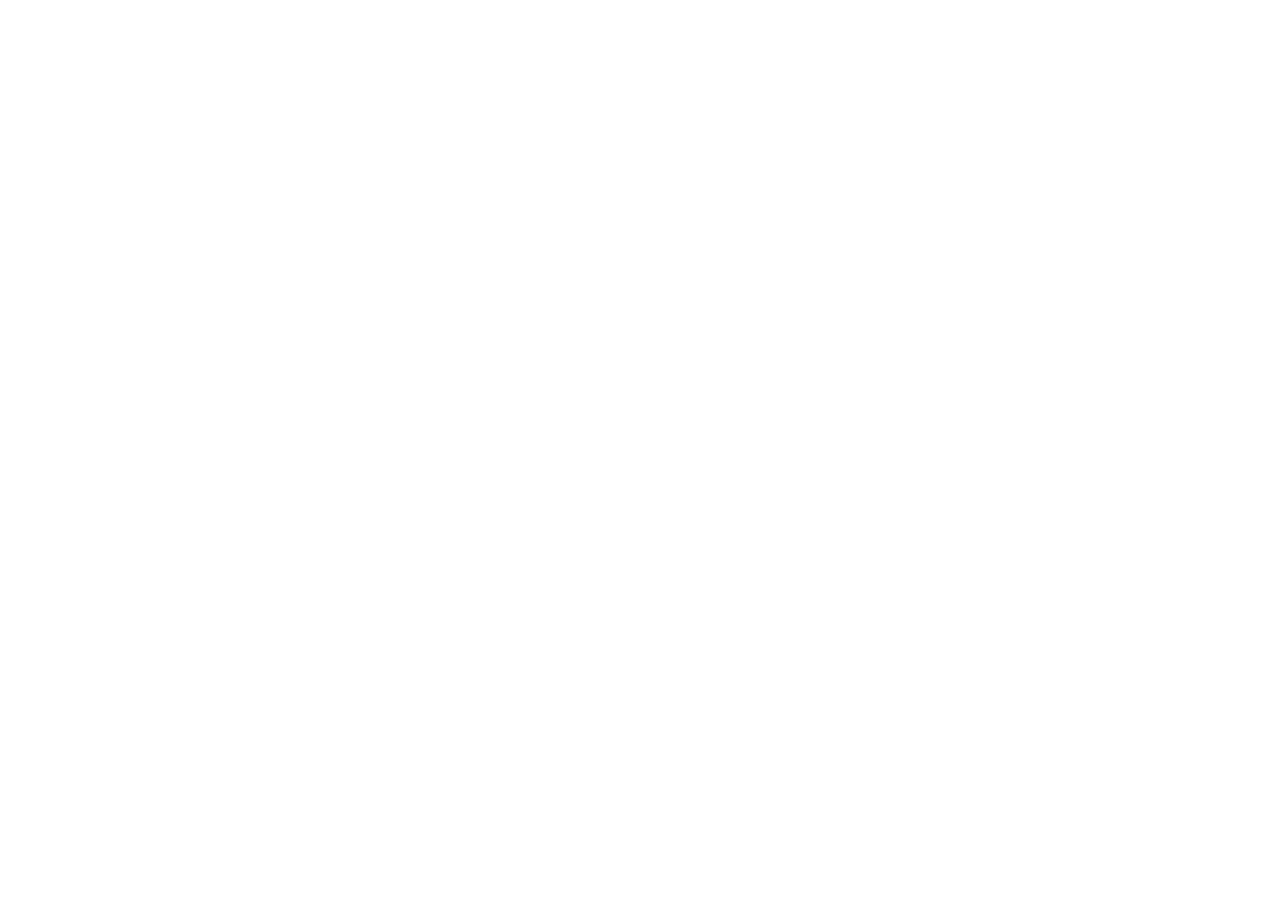
==== index.html @ 32ca70d5 "first commit" ====
<!DOCTYPE html>
<html lang="en">
<head>
    <meta charset="UTF-8">
<meta name="viewport" content="width=device-width, initial-scale=1.0">
    <title>Hana Portofolio</title>
</head>

<body>
    
</body>
</html>
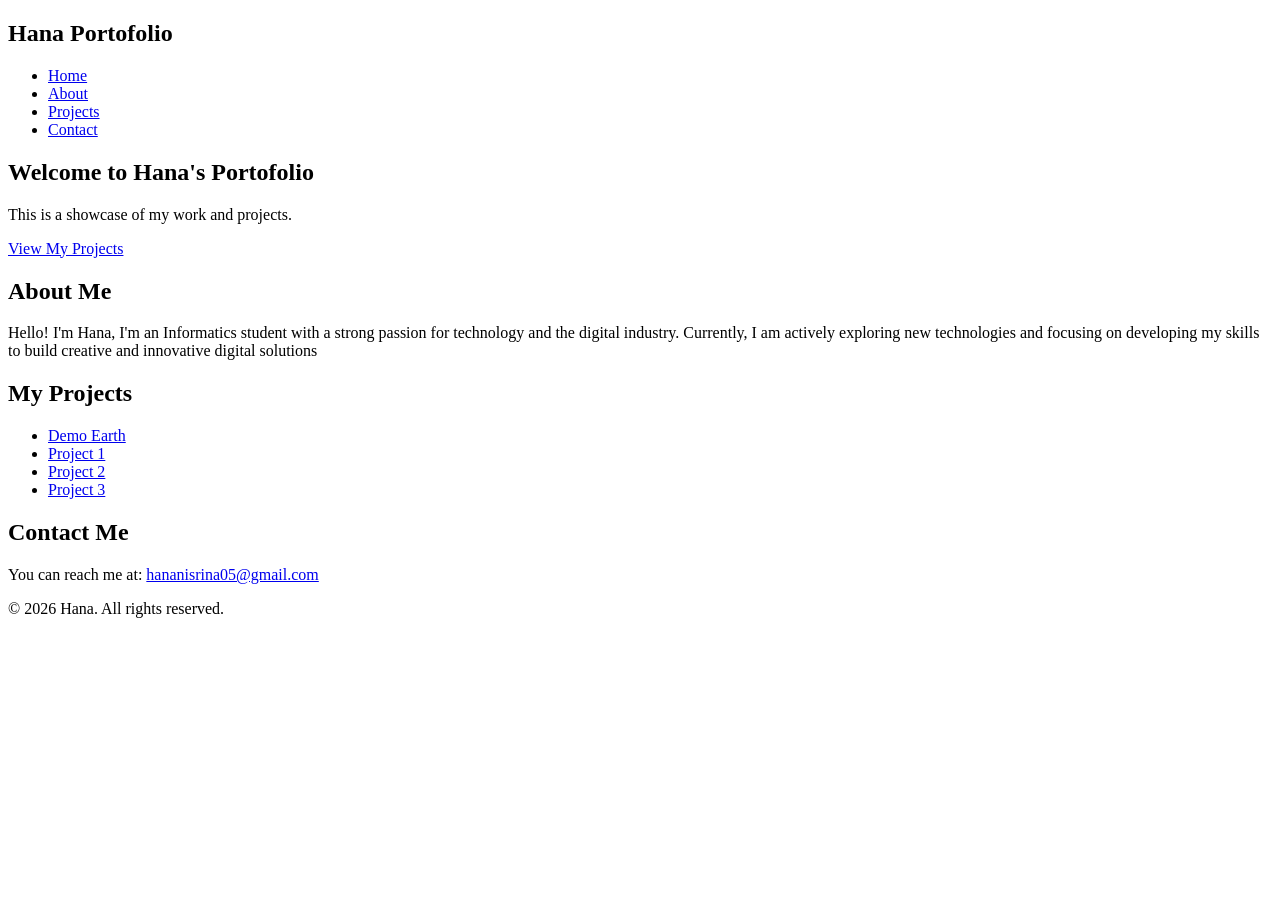
==== commit cbee1c21: "Add portofolio structure and Earth demo structure" ====
--- a/index.html
+++ b/index.html
@@ -7,6 +7,43 @@
 </head>
 
 <body>
-    
+    <header>
+        <nav>
+            <h2>Hana Portofolio</h2>
+            <ul>
+                <li><a href="#home">Home</a></li>
+                <li><a href="#about">About</a></li>
+                <li><a href="#projects">Projects</a></li>
+                <li><a href="#contact">Contact</a></li>
+            </ul>
+        </nav>
+    </header>
+    <main  id="home">
+        <section>
+            <h1>Welcome to Hana's Portofolio</h1>
+            <p>This is a showcase of my work and projects.</p>
+            <a href="#projects">View My Projects</a>
+        </section>
+        <section id="about">
+            <h2>About Me</h2>
+            <p>Hello! I'm Hana, I'm an Informatics student with a strong passion for technology and the digital industry. Currently, I am actively exploring new technologies and focusing on developing my skills to build creative and innovative digital solutions</p>
+        </section>
+        <section id="projects">
+            <h2>My Projects</h2>
+            <ul>
+                <li><a href="demo-earth/index.html">Demo Earth</a></li>
+                <li><a href="#project1">Project 1</a></li>
+                <li><a href="#project2">Project 2</a></li>
+                <li><a href="#project3">Project 3</a></li>
+            </ul>
+        </section>
+        <section id="contact">
+            <h2>Contact Me</h2>
+            <p>You can reach me at: <a href="mailto: hananisrina05@gmail.com">hananisrina05@gmail.com</a></p>
+        </section>
+    </main>
+    <footer>
+        <p>&copy; 2026 Hana. All rights reserved.</p>
+    </footer>
 </body>
 </html>
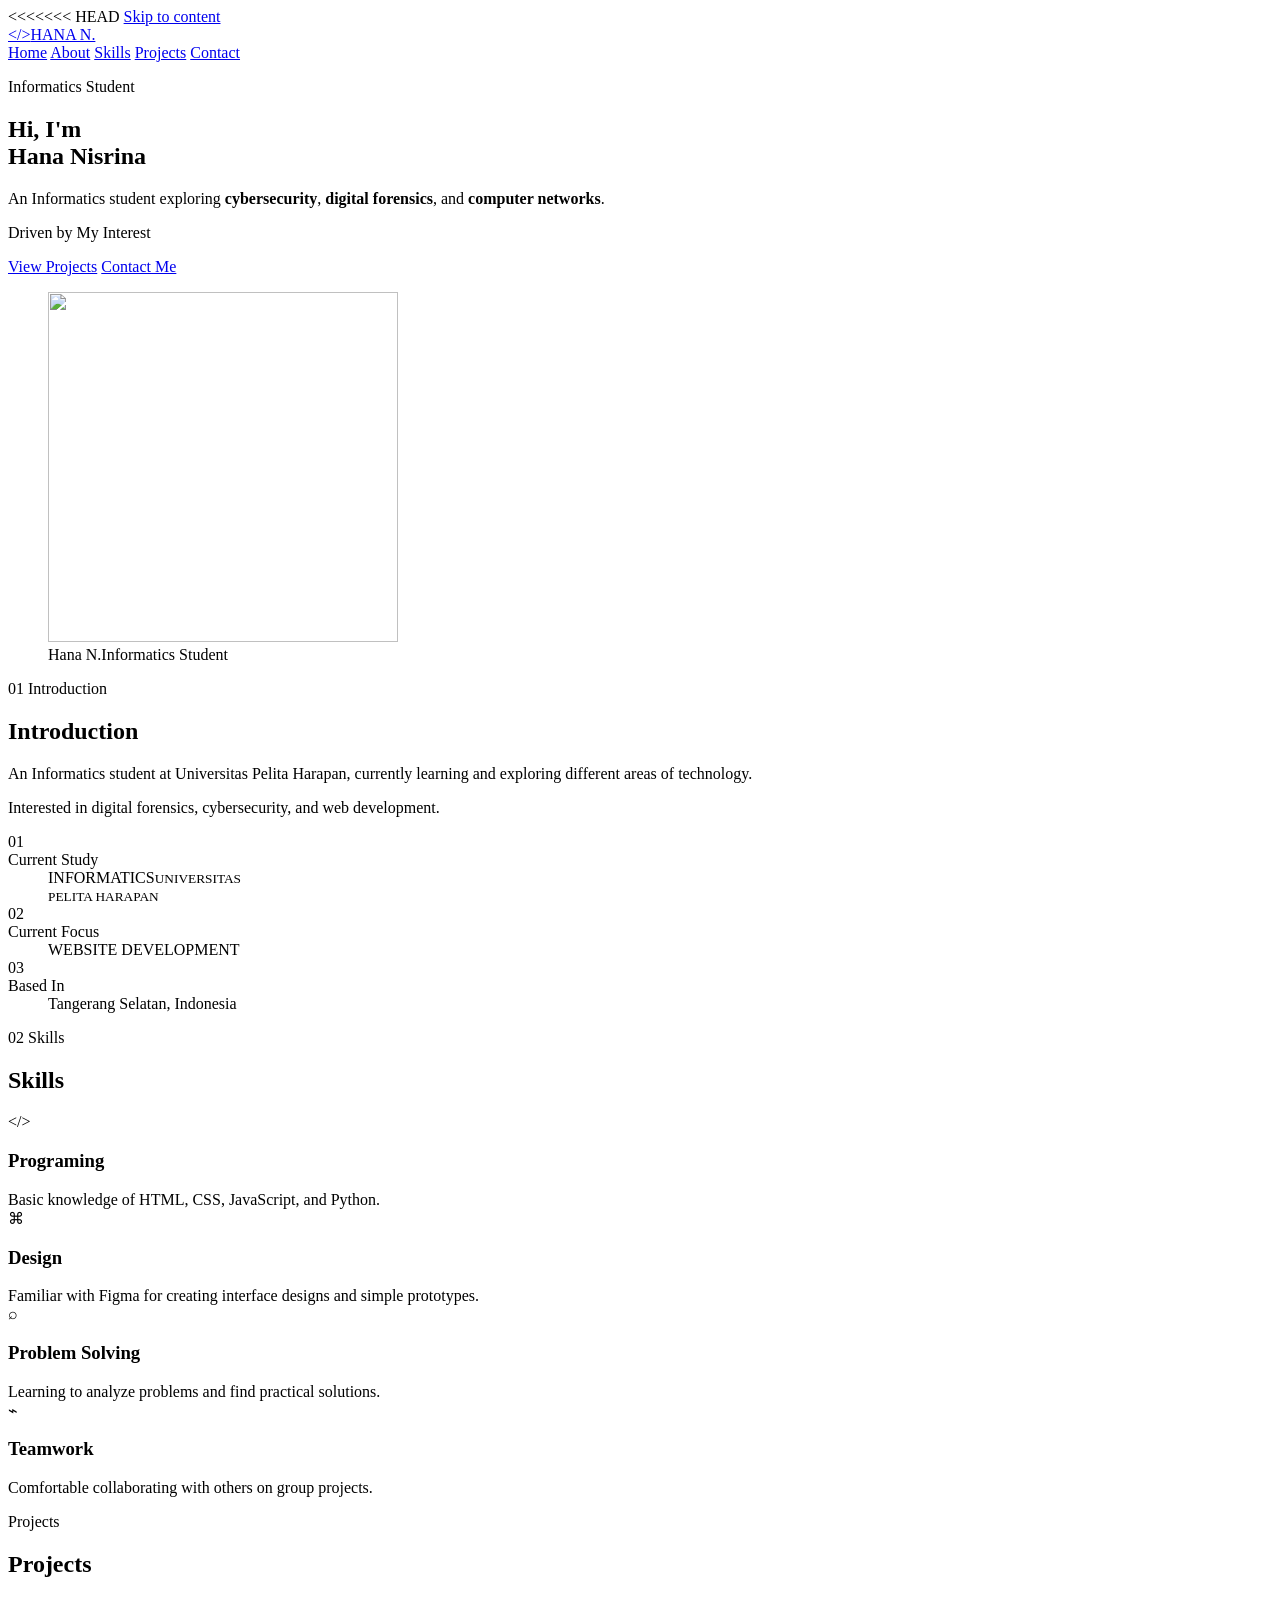
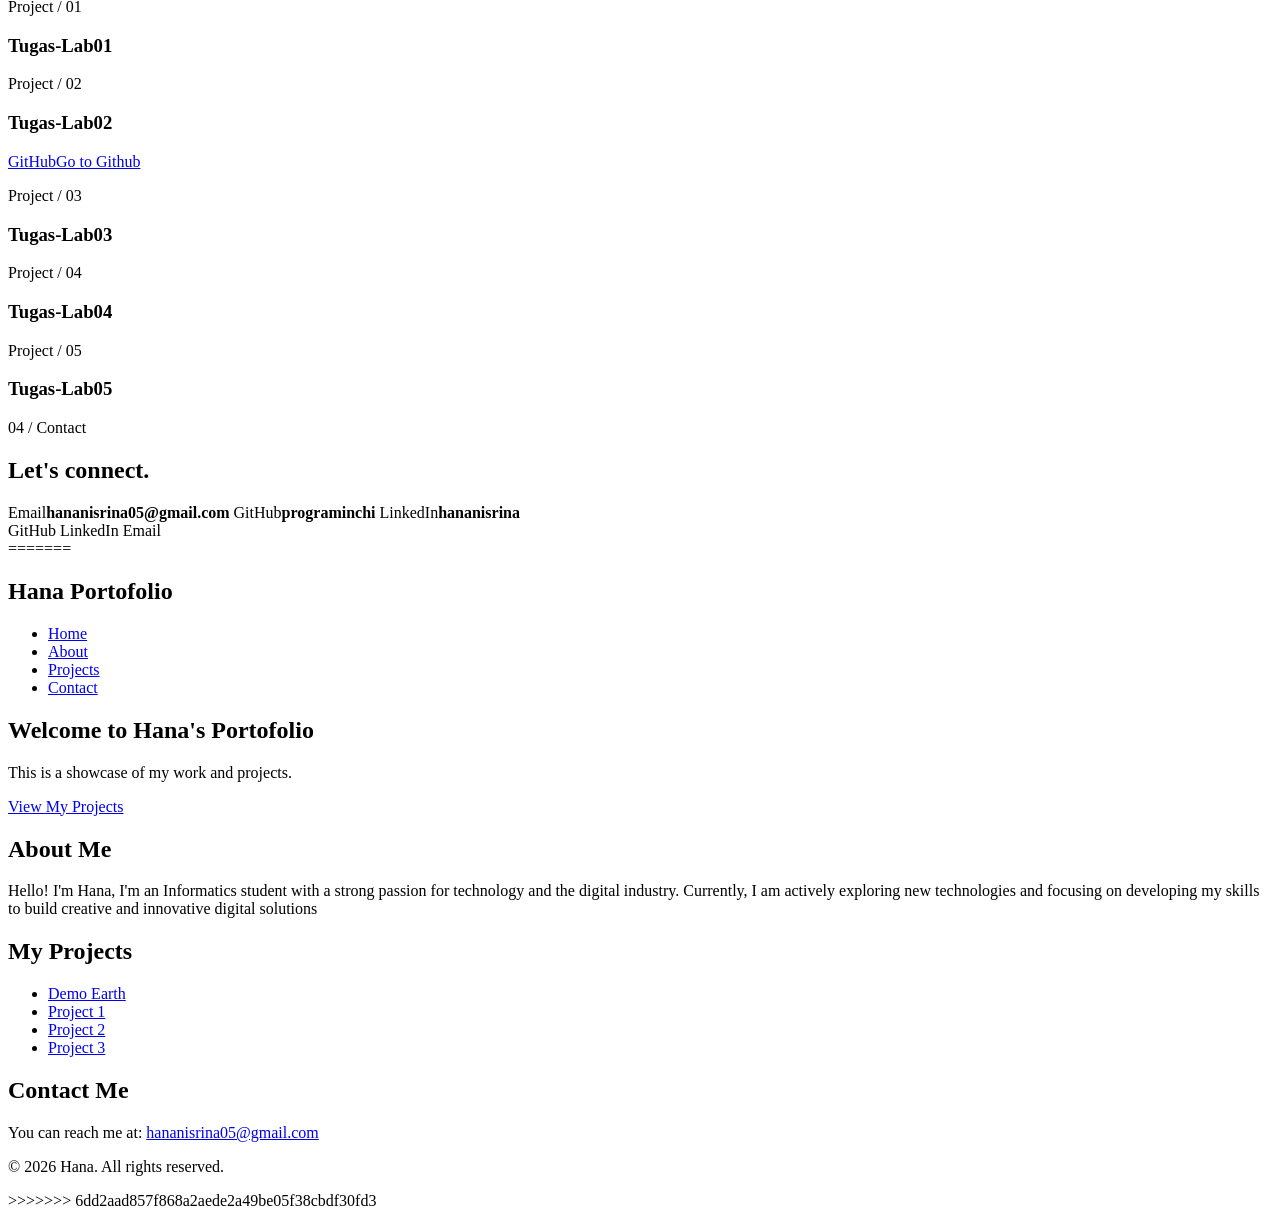
==== commit 1ec95434: "revise index.html for portfolio update" ====
--- a/index.html
+++ b/index.html
@@ -1,6 +1,163 @@
 <!DOCTYPE html>
 <html lang="en">
 <head>
+<<<<<<< HEAD
+  <meta charset="UTF-8">
+  <meta name="viewport" content="width=device-width, initial-scale=1.0">
+  <meta name="description" content="Hana Nisrina, an Informatics student exploring cybersecurity, digital forensics, and computer networks.">
+  <title>Hana Nisrina · Informatics Student</title>
+  <link rel="stylesheet" href="css/style.css">
+</head>
+<body>
+  <a class="skip-link" href="#main">Skip to content</a>
+  <header class="container">
+    <nav class="nav" aria-label="Main navigation">
+      <a class="brand" href="#home"><span class="brand-mark">&lt;/&gt;</span><span>HANA N.</span></a>
+      <div class="nav-links">
+        <a class="home-link" href="#home">Home</a>
+        <a href="#about">About</a>
+        <a href="#skills">Skills</a>
+        <a href="#projects">Projects</a>
+        <a class="nav-contact" href="#contact">Contact</a>
+      </div>
+    </nav>
+  </header>
+
+  <main id="main">
+    <section class="hero container" id="home">
+      <div class="hero-text">
+        <p class="eyebrow hero-label"><span></span> Informatics Student</p>
+        <h1>Hi, I'm<br><span>Hana Nisrina</span></h1>
+        <p class="hero-intro">An Informatics student exploring <strong>cybersecurity</strong>, <strong>digital forensics</strong>, and <strong>computer networks</strong>.</p>
+        <p class="hero-description">Driven by My Interest</p>
+        <div class="buttons">
+          <a class="button primary" href="#projects">View Projects</a>
+          <a class="button secondary" href="#contact">Contact Me</a>
+        </div>
+      </div>
+      <div class="hero-image">
+        <figure class="portrait">
+          <img src="assets/images/profilehana.jpeg" width="350" height="350">
+          <figcaption>Hana N.<span>Informatics Student</span></figcaption>
+        </figure>
+      </div>
+    </section>
+
+    <div class="divider" aria-hidden="true"></div>
+
+    <section class="about container" id="about">
+      <div class="about-text">
+        <p class="eyebrow">01 Introduction</p>
+        <h2>Introduction</h2>
+        <p>An Informatics student at Universitas Pelita Harapan, currently learning and exploring different areas of technology.</p>
+        <p>Interested in digital forensics, cybersecurity, and web development.</p>
+      </div>
+      <dl class="about-details">
+        <div class="info-card">
+          <span class="number blue">01</span>
+          <div><dt>Current Study</dt><dd>INFORMATICS<small>UNIVERSITAS<br>PELITA HARAPAN</small></dd></div>
+        </div>
+        <div class="info-card">
+          <span class="number green">02</span>
+          <div><dt>Current Focus</dt><dd>WEBSITE DEVELOPMENT</dd></div>
+        </div>
+        <div class="info-card">
+          <span class="number yellow">03</span>
+          <div><dt>Based In</dt><dd>Tangerang Selatan, Indonesia</dd></div>
+        </div>
+      </dl>
+    </section>
+
+    <section class="skills-section" id="skills">
+      <div class="container">
+        <div class="section-heading"><p class="eyebrow">02 Skills</p><h2>Skills</h2></div>
+        <div class="skills-grid">
+          <article class="skill-card">
+            <span class="symbol blue" aria-hidden="true">&lt;/&gt;</span>
+            <h3>Programing</h3>
+            <span class="detail">Basic knowledge of HTML, CSS, JavaScript, and Python.</span>
+          </article>
+          <article class="skill-card">
+            <span class="symbol green" aria-hidden="true">⌘</span>
+            <h3>Design</h3>
+            <span class="detail">Familiar with Figma for creating interface designs and simple prototypes.</span>
+          </article>
+          <article class="skill-card">
+            <span class="symbol blue" aria-hidden="true">⌕</span>
+            <h3>Problem Solving</h3>
+            <span class="detail">Learning to analyze problems and find practical solutions.</span>
+          </article>
+          <article class="skill-card">
+            <span class="symbol green" aria-hidden="true">⌁</span>
+            <h3>Teamwork</h3>
+            <span class="detail">Comfortable collaborating with others on group projects.</span>
+          </article>
+        </div>
+      </div>
+    </section>
+
+    <section class="projects container" id="projects">
+      <div class="section-heading"><p class="eyebrow">Projects</p><h2>Projects</h2></div>
+      <div class="projects-list">
+        <article class="project-card">
+          <div class="project-text">
+            <p class="eyebrow">Project / 01</p>
+            <h3>Tugas-Lab01</h3>
+          </div>
+        </article>
+        <article class="project-card reverse">
+          <div class="project-text">
+            <p class="eyebrow">Project / 02</p>
+            <h3>Tugas-Lab02</h3>
+            <div class="project-links">
+              <a href="https://github.com/programinchi/porto/tree/tugas-lab04/demo-earth" target="_blank" rel="noopener noreferrer">GitHub<span>Go to Github</span></a>
+            </div>
+          </div>
+        </article>
+        <article class="project-card">
+          <div class="project-text">
+            <p class="eyebrow">Project / 03</p>
+            <h3>Tugas-Lab03</h3>
+          </div>
+        </article>
+        <article class="project-card reverse">
+          <div class="project-text">
+            <p class="eyebrow">Project / 04</p>
+            <h3>Tugas-Lab04</h3>
+          </div>
+        </article>
+        <article class="project-card">
+          <div class="project-text">
+            <p class="eyebrow">Project / 05</p>
+            <h3>Tugas-Lab05</h3>
+          </div>
+        </article>
+      </div>
+    </section>
+
+    <section class="contact container" id="contact">
+      <div>
+        <p class="eyebrow">04 / Contact</p>
+        <h2>Let's <span>connect.</span></h2>
+      </div>
+      <div class="contact-links">
+        <a role="link" aria-disabled="true"><span>Email</span><strong>hananisrina05@gmail.com</strong></a>
+        <a role="link" aria-disabled="true"><span>GitHub</span><strong>programinchi</strong></a>
+        <a role="link" aria-disabled="true"><span>LinkedIn</span><strong>hananisrina</strong></a>
+      </div>
+    </section>
+  </main>
+
+  <footer class="footer container">
+    <nav aria-label="Social links">
+      <a role="link" aria-disabled="true">GitHub</a>
+      <a role="link" aria-disabled="true">LinkedIn</a>
+      <a role="link" aria-disabled="true">Email</a>
+    </nav>
+  </footer>
+</body>
+</html>
+=======
     <meta charset="UTF-8">
 <meta name="viewport" content="width=device-width, initial-scale=1.0">
     <title>Hana Portofolio</title>
@@ -46,4 +203,5 @@
         <p>&copy; 2026 Hana. All rights reserved.</p>
     </footer>
 </body>
-</html>+</html>
+>>>>>>> 6dd2aad857f868a2aede2a49be05f38cbdf30fd3
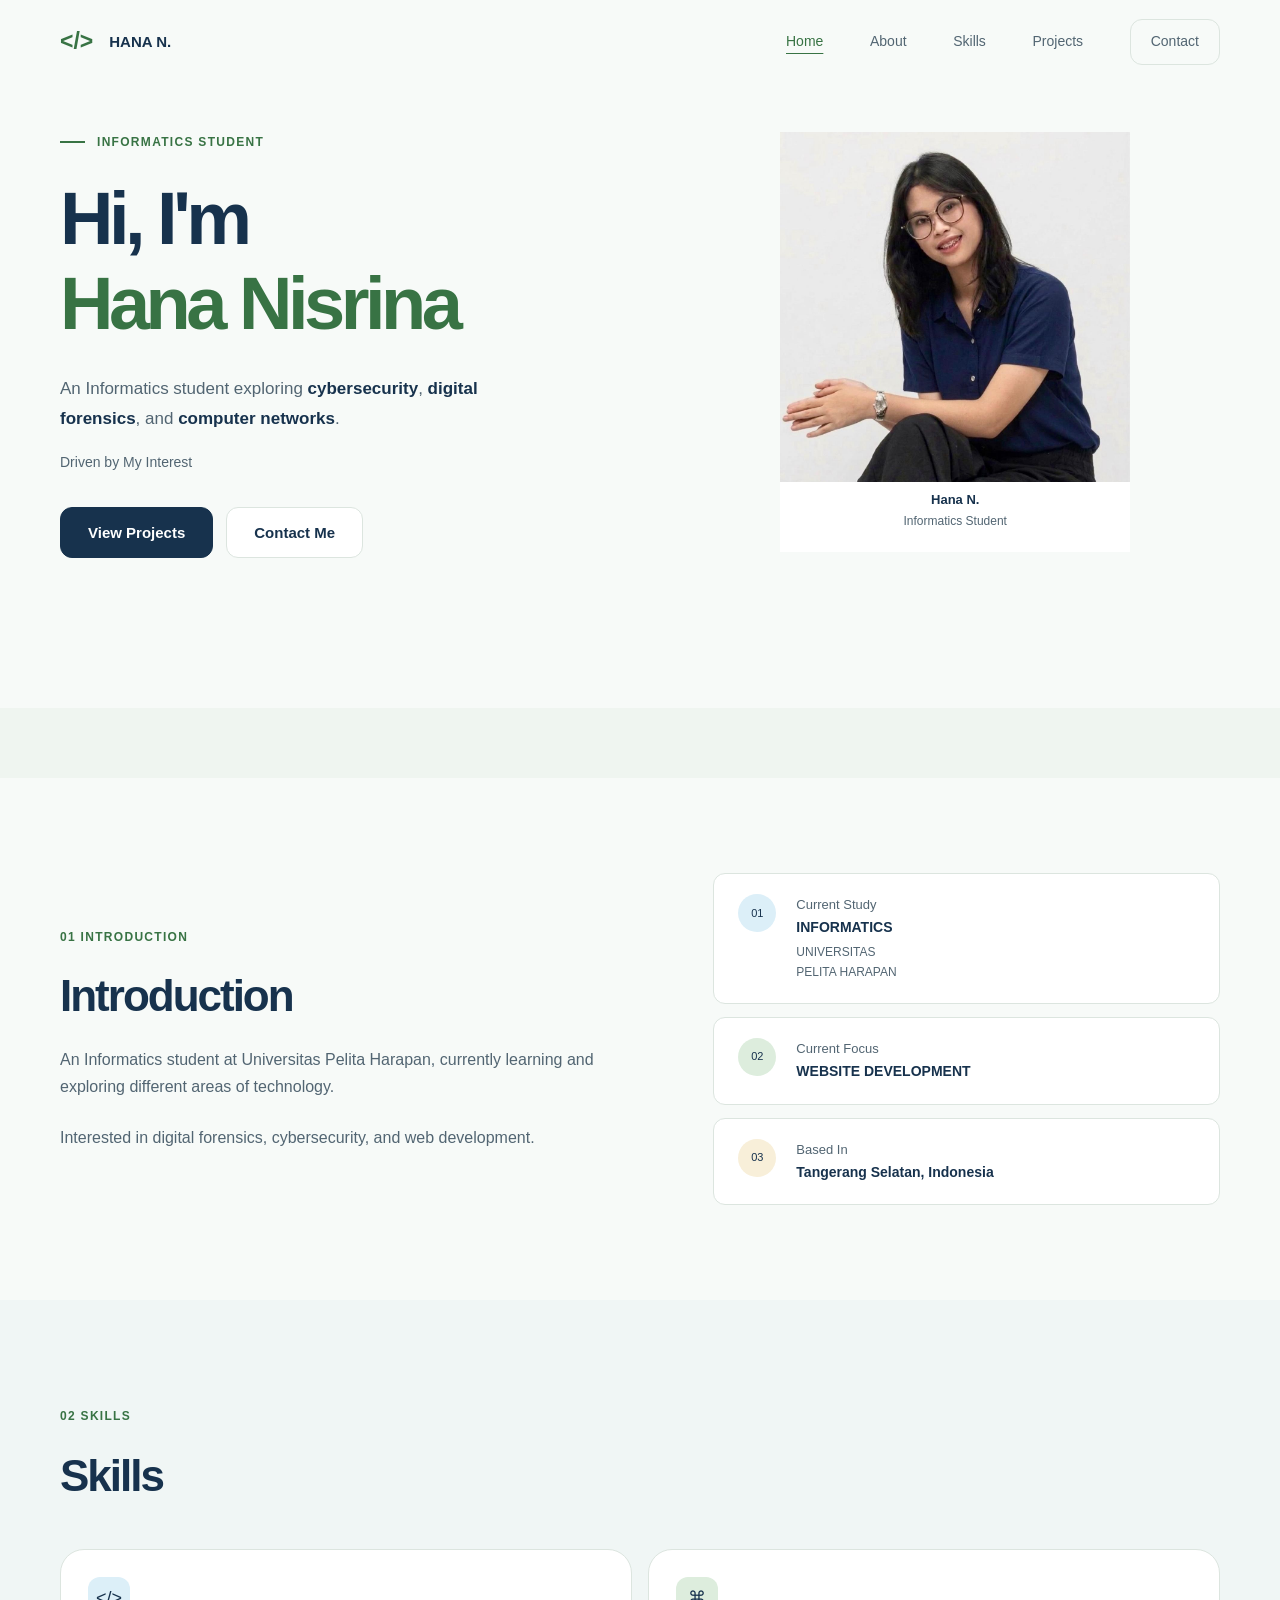
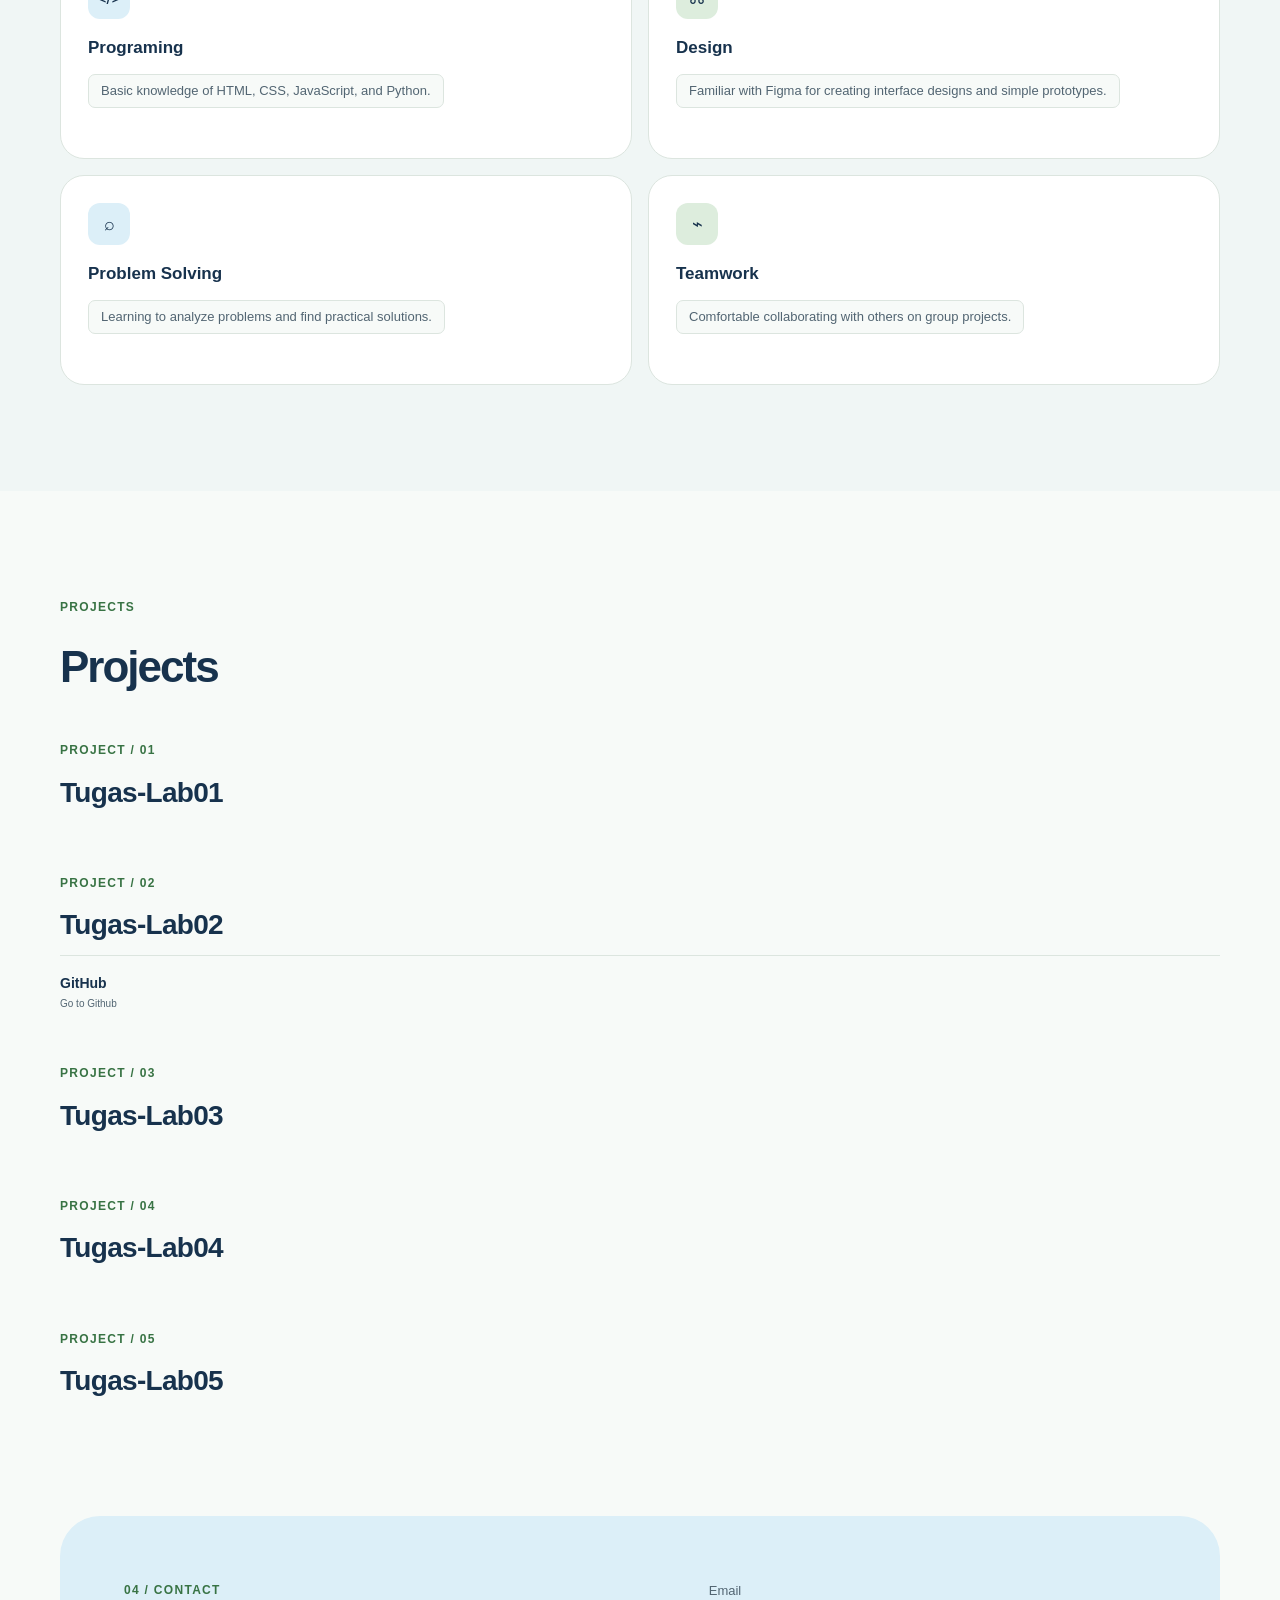
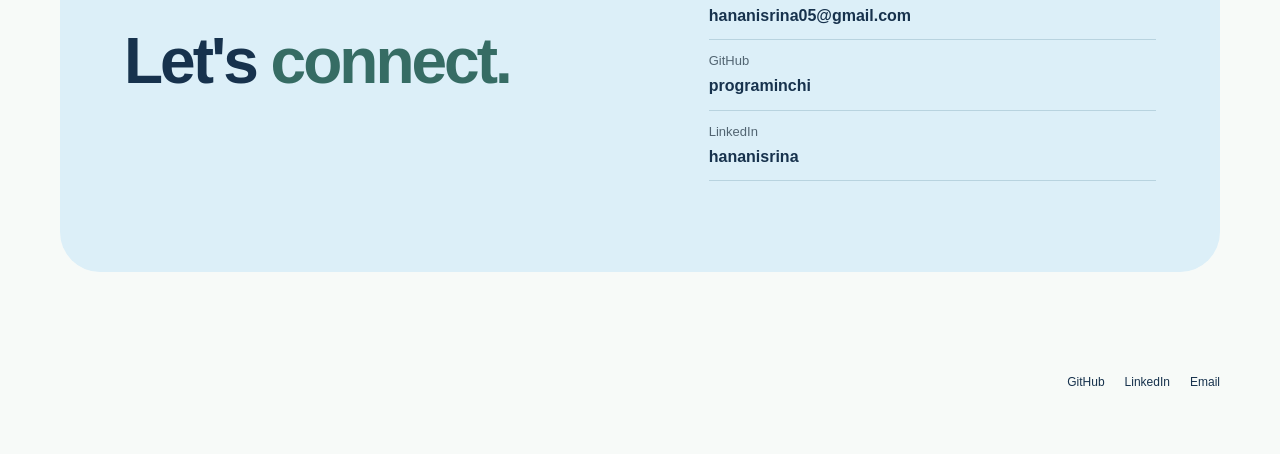
==== commit 1a3cccc6: "Update portfolio website" ====
--- a/index.html
+++ b/index.html
@@ -1,7 +1,6 @@
 <!DOCTYPE html>
 <html lang="en">
 <head>
-<<<<<<< HEAD
   <meta charset="UTF-8">
   <meta name="viewport" content="width=device-width, initial-scale=1.0">
   <meta name="description" content="Hana Nisrina, an Informatics student exploring cybersecurity, digital forensics, and computer networks.">
@@ -157,51 +156,3 @@
   </footer>
 </body>
 </html>
-=======
-    <meta charset="UTF-8">
-<meta name="viewport" content="width=device-width, initial-scale=1.0">
-    <title>Hana Portofolio</title>
-</head>
-
-<body>
-    <header>
-        <nav>
-            <h2>Hana Portofolio</h2>
-            <ul>
-                <li><a href="#home">Home</a></li>
-                <li><a href="#about">About</a></li>
-                <li><a href="#projects">Projects</a></li>
-                <li><a href="#contact">Contact</a></li>
-            </ul>
-        </nav>
-    </header>
-    <main  id="home">
-        <section>
-            <h1>Welcome to Hana's Portofolio</h1>
-            <p>This is a showcase of my work and projects.</p>
-            <a href="#projects">View My Projects</a>
-        </section>
-        <section id="about">
-            <h2>About Me</h2>
-            <p>Hello! I'm Hana, I'm an Informatics student with a strong passion for technology and the digital industry. Currently, I am actively exploring new technologies and focusing on developing my skills to build creative and innovative digital solutions</p>
-        </section>
-        <section id="projects">
-            <h2>My Projects</h2>
-            <ul>
-                <li><a href="demo-earth/index.html">Demo Earth</a></li>
-                <li><a href="#project1">Project 1</a></li>
-                <li><a href="#project2">Project 2</a></li>
-                <li><a href="#project3">Project 3</a></li>
-            </ul>
-        </section>
-        <section id="contact">
-            <h2>Contact Me</h2>
-            <p>You can reach me at: <a href="mailto: hananisrina05@gmail.com">hananisrina05@gmail.com</a></p>
-        </section>
-    </main>
-    <footer>
-        <p>&copy; 2026 Hana. All rights reserved.</p>
-    </footer>
-</body>
-</html>
->>>>>>> 6dd2aad857f868a2aede2a49be05f38cbdf30fd3
--- a/css/style.css
+++ b/css/style.css
@@ -0,0 +1,137 @@
+/* Page */
+* { box-sizing: border-box; }
+body {
+  margin: 0;
+  background: #f7faf8;
+  color: #17324d;
+  font-family: Arial, "Nimbus Sans", sans-serif;
+  font-size: 16px;
+  line-height: 1.7;
+}
+h1, h2, h3, p, figure, dl, dd { margin: 0; }
+h1, h2, h3 { line-height: 1.15; }
+h2 { font-size: 44px; letter-spacing: -2px; }
+h3 { font-size: 20px; }
+p { color: #526572; }
+a { color: inherit; text-decoration: none; }
+img { display: block; max-width: 100%; }
+.container { width: min(1160px, calc(100% - 48px)); margin: 0 auto; }
+.eyebrow {
+  margin-bottom: 24px;
+  color: #387344;
+  font-size: 12px;
+  font-weight: bold;
+  letter-spacing: 1.3px;
+  text-transform: uppercase;
+}
+.section-heading { margin-bottom: 48px; }
+a:focus-visible { outline: 2px solid #387344; outline-offset: 4px; }
+a[aria-disabled="true"] { cursor: default; }
+.skip-link { position: absolute; left: 16px; top: -60px; background: white; padding: 8px; }
+.skip-link:focus { top: 8px; }
+
+/* Nav */
+.nav { min-height: 84px; display: flex; align-items: center; justify-content: space-between; gap: 24px; }
+.brand { display: flex; align-items: center; gap: 16px; font-size: 15px; font-weight: bold; white-space: nowrap; flex-shrink: 0; }
+.brand-mark { color: #387344; font-size: 23px; }
+.nav-links { display: flex; align-items: center; justify-content: space-between; width: 434px; flex-shrink: 0; font-size: 14px; color: #526572; }
+.home-link { color: #387344; text-decoration: underline; text-underline-offset: 7px; }
+.nav-contact { padding: 10px 20px; border: 1px solid #dce5df; border-radius: 12px; }
+
+.hero { display: flex; gap: 48px; min-height: 624px; padding: 48px 0 144px; }
+.hero-text { flex: 1.1; min-width: 0; }
+.hero-label { display: flex; align-items: center; gap: 12px; }
+.hero-label span { width: 25px; height: 2px; background: #387344; }
+h1 { font-size: 74px; letter-spacing: -4.5px; }
+h1 span { color: #387344; }
+.hero-intro { max-width: 450px; font-size: 17px; line-height: 1.8; margin-top: 27px; }
+.hero-intro strong { color: #17324d; font-weight: 600; }
+.hero-description { margin-top: 16px; font-size: 14px; }
+.buttons { display: flex; flex-wrap: wrap; gap: 13px; margin-top: 32px; }
+.button { padding: 12px 27px; border-radius: 12px; border: 1px solid #dce5df; font-size: 15px; font-weight: bold; }
+.primary { color: white; background: #17324d; border-color: #17324d; }
+.secondary { background: white; }
+.hero-image { flex: 1; min-width: 0; display: flex; justify-content: center; align-items: flex-start; }
+.portrait { width: 350px; height: 420px; background: white; border-radius: 0; overflow: hidden; }
+.portrait img { width: 100%; height: 350px; object-fit: cover; }
+.portrait figcaption { padding: 7px 16px 16px; text-align: center; font-size: 13px; font-weight: 600; }
+.portrait figcaption span { display: block; font-size: 12px; font-weight: normal; color: #526572; }
+.divider { height: 70px; background: #eff5f0; }
+
+/* Introduction */
+.about { display: flex; align-items: center; gap: 96px; padding: 95px 0; }
+.about-text { flex: 1.1; min-width: 0; }
+.about-text > p:not(.eyebrow) { margin-top: 24px; }
+.about-details { flex: 1; min-width: 0; display: grid; gap: 13px; }
+.info-card { display: flex; gap: 20px; padding: 20px 24px; background: white; border: 1px solid #dce5df; border-radius: 12px; }
+.number { width: 38px; height: 38px; flex-shrink: 0; border-radius: 50%; display: flex; justify-content: center; align-items: center; font-size: 11px; }
+.blue { background: #dceff8; }
+.green { background: #ddeddd; }
+.yellow { background: #f8efd9; }
+.info-card dt { font-size: 13px; color: #526572; }
+.info-card dd { font-size: 14px; font-weight: 600; }
+.info-card small { display: block; margin-top: 2px; color: #526572; font-size: 12px; font-weight: normal; }
+
+/* Skills */
+.skills-section { padding: 106px 0; background: #f0f6f5; }
+.skills-grid { display: flex; flex-wrap: wrap; gap: 16px; }
+.skill-card { width: calc((100% - 16px) / 2); min-height: 210px; padding: 27px; border: 1px solid #dce5df; border-radius: 24px; background: white; }
+.symbol { display: inline-flex; width: 42px; height: 42px; align-items: center; justify-content: center; border-radius: 12px; font-size: 18px; }
+.skill-card h3 { font-size: 17px; margin: 19px 0 16px; }
+.detail { display: inline-block; padding: 5px 12px; border: 1px solid #dce5df; border-radius: 7px; background: #f7faf8; color: #526572; font-size: 13px; }
+
+/* Projects */
+.projects { padding: 106px 0; }
+.projects-list { display: flex; flex-direction: column; gap: 51px; }
+.project-card { display: flex; align-items: center; gap: 56px; }
+.project-card.reverse { flex-direction: row-reverse; }
+.project-image { width: calc((100% - 56px) * 1.1 / 2.1); height: auto; border-radius: 24px; }
+.project-text { flex: 1; min-width: 0; }
+.project-text .eyebrow { margin-bottom: 16px; }
+.project-text h3 { font-size: 28px; margin-bottom: 13px; letter-spacing: -0.7px; }
+.project-links { display: flex; gap: 30px; border-top: 1px solid #dce5df; margin-top: 12px; padding-top: 16px; font-size: 14px; font-weight: 600; }
+.project-links a span { display: block; font-size: 10px; font-weight: normal; color: #526572; }
+
+/* Contact */
+.contact { display: flex; gap: 48px; padding: 64px; min-height: 356px; background: #dceff8; border-radius: 40px; }
+.contact > div:first-child { flex: 1.2; min-width: 0; }
+.contact h2 { font-size: 64px; letter-spacing: -3px; }
+.contact h2 span { color: #366c64; }
+.contact-links { flex: 1; min-width: 0; }
+.contact-links a { display: block; padding: 10px 0; border-bottom: 1px solid #b8d3df; }
+.contact-links a:first-child { padding-top: 0; }
+.contact-links span { display: block; font-size: 13px; color: #526572; }
+.contact-links strong { display: block; font-size: 16px; }
+.footer { padding: 100px 0 61px; text-align: right; font-size: 12px; }
+.footer nav { display: flex; justify-content: flex-end; gap: 20px; }
+
+@media screen and (max-width: 900px) {
+  .nav { flex-wrap: wrap; padding: 20px 0; }
+  .nav-links { flex-wrap: wrap; gap: 16px; width: auto; }
+  .hero { gap: 32px; padding: 48px 0 80px; min-height: 0; }
+  h1 { font-size: 52px; letter-spacing: -3px; }
+  .portrait { height: auto; width: 100%; max-width: 350px; }
+  .portrait img { height: auto; aspect-ratio: 1; }
+  .about { gap: 40px; }
+  .contact { padding: 40px; gap: 24px; }
+  .contact h2 { font-size: 44px; }
+}
+@media screen and (max-width: 600px) {
+  .container { width: calc(100% - 40px); }
+  h2 { font-size: 34px; letter-spacing: -1.5px; }
+  .nav-links { width: 100%; font-size: 13px; gap: 12px; }
+  .nav-contact { padding: 6px 12px; }
+  .hero, .about, .contact { flex-direction: column; }
+  .hero { gap: 40px; }
+  .hero-image { width: 100%; }
+  .hero h1 { font-size: 48px; }
+  .about, .skills-section, .projects { padding-top: 64px; padding-bottom: 64px; }
+  .about { align-items: stretch; }
+  .skill-card { width: 100%; min-height: 188px; }
+  .project-card, .project-card.reverse { flex-direction: column; gap: 24px; align-items: stretch; }
+  .project-image { width: 100%; }
+  .project-text h3 { font-size: 24px; }
+  .contact { padding: 32px 24px; border-radius: 24px; }
+  .contact h2 { font-size: 40px; letter-spacing: -2px; }
+  .footer { padding: 64px 0 32px; }
+}
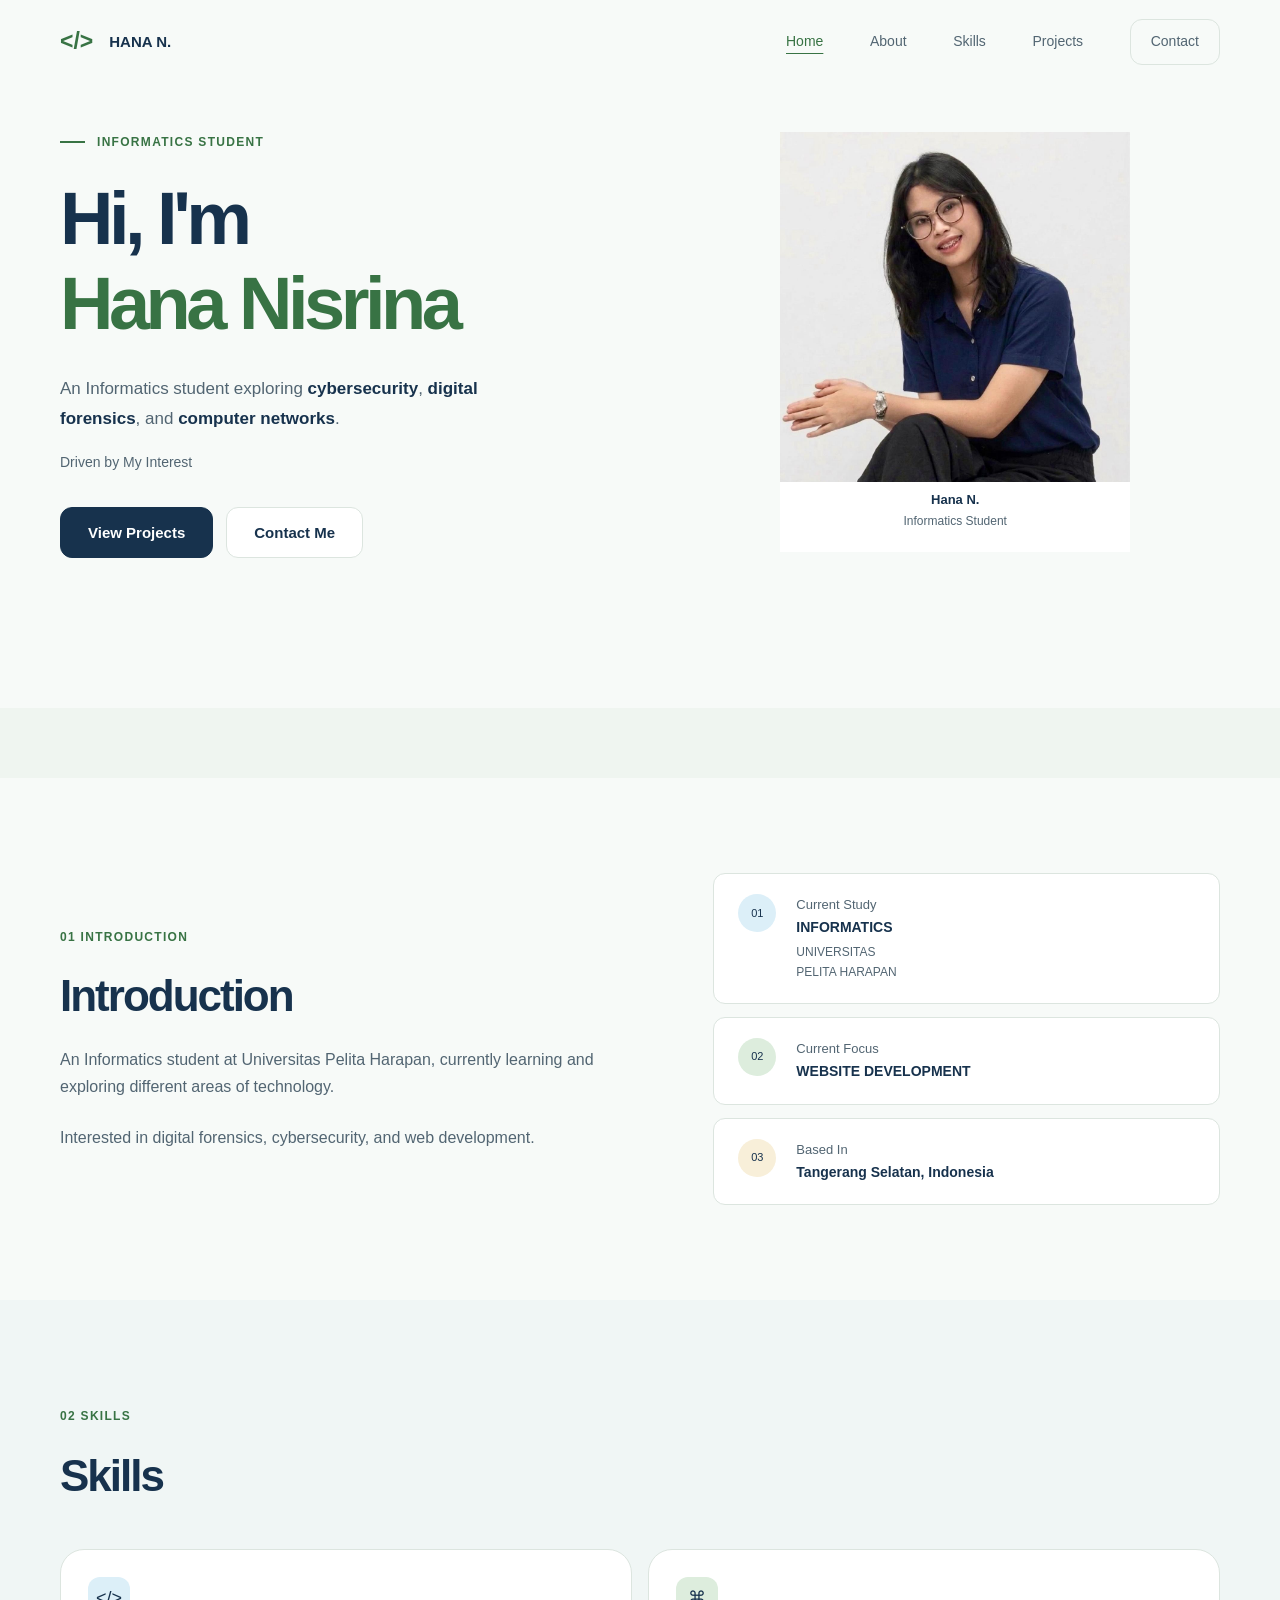
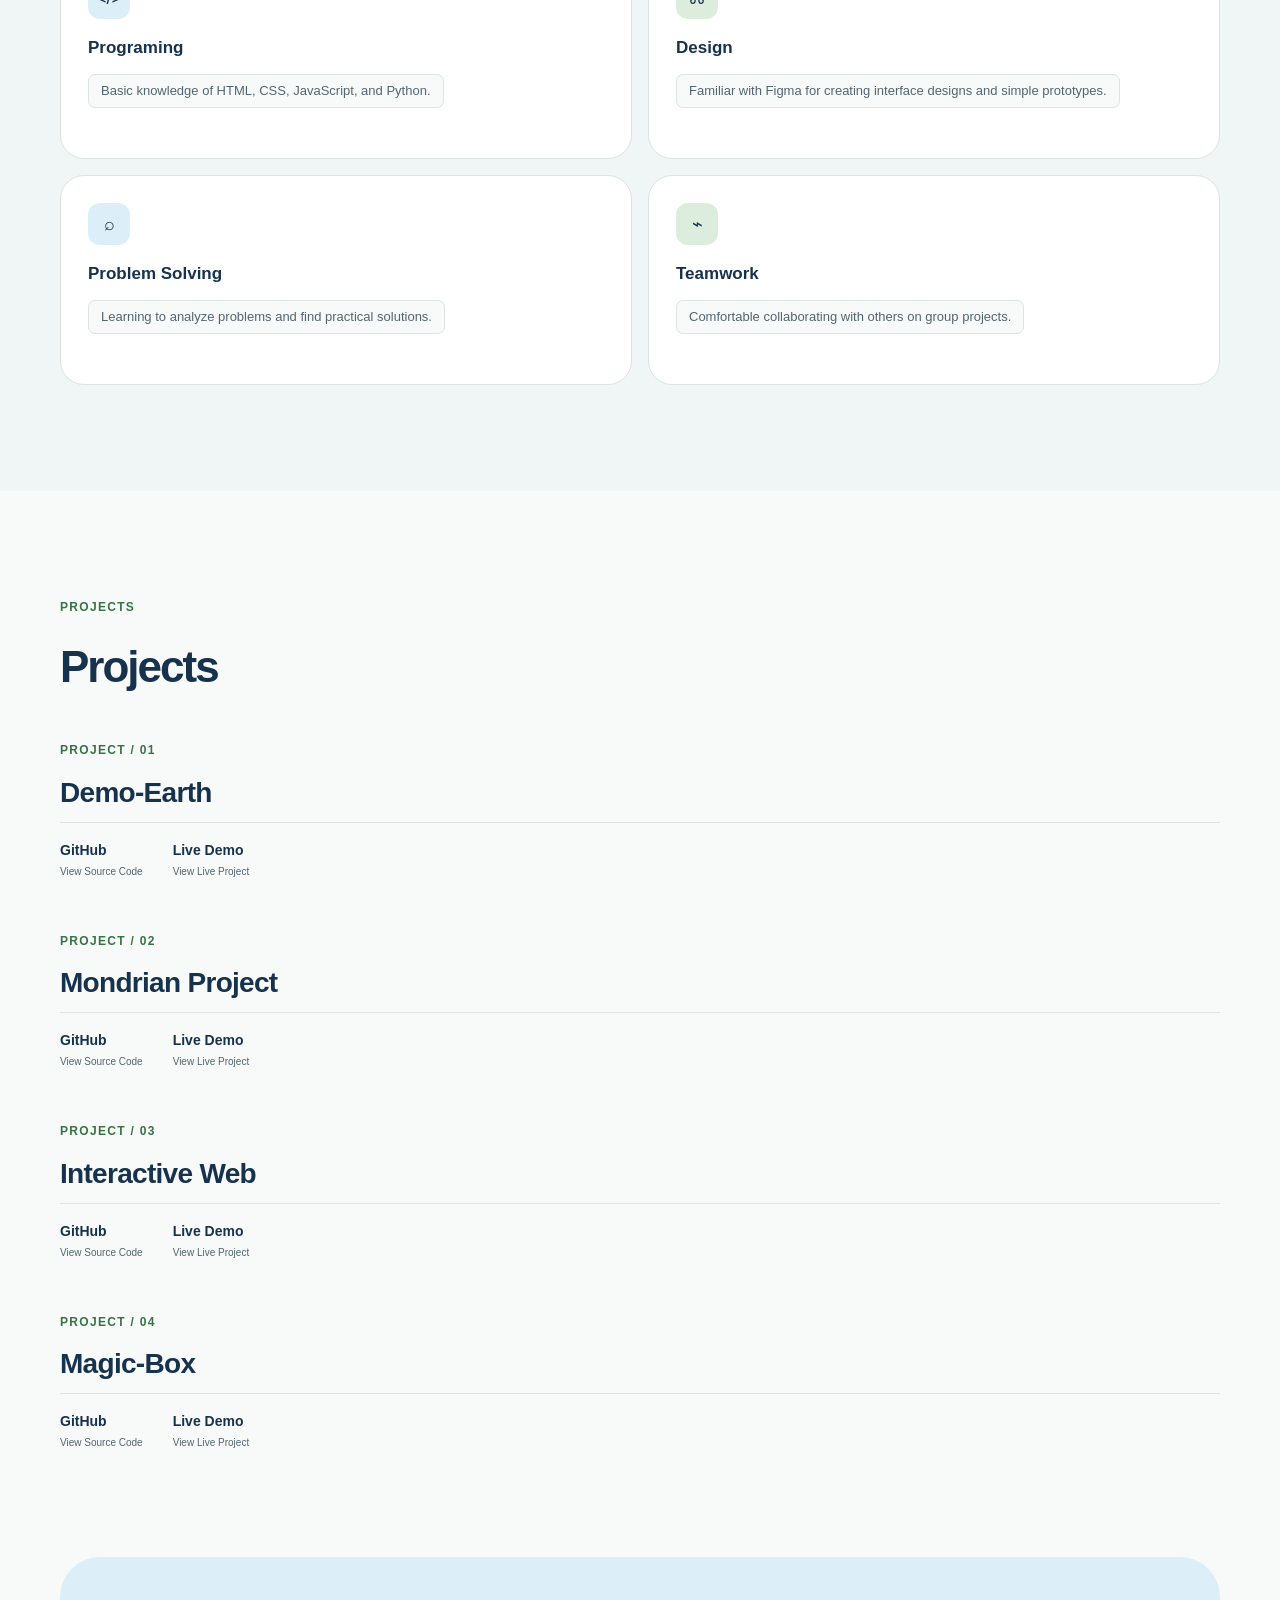
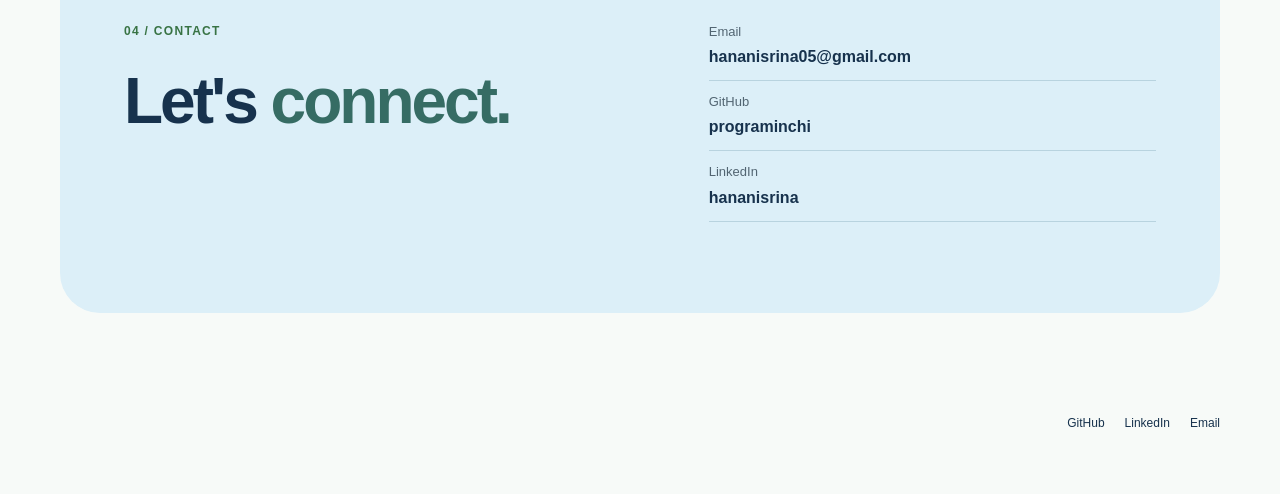
==== commit a5b99d29: "feat: publish portfolio projects and live demos" ====
--- a/index.html
+++ b/index.html
@@ -96,43 +96,46 @@
     </section>
 
     <section class="projects container" id="projects">
-      <div class="section-heading"><p class="eyebrow">Projects</p><h2>Projects</h2></div>
-      <div class="projects-list">
-        <article class="project-card">
-          <div class="project-text">
-            <p class="eyebrow">Project / 01</p>
-            <h3>Tugas-Lab01</h3>
-          </div>
-        </article>
-        <article class="project-card reverse">
-          <div class="project-text">
-            <p class="eyebrow">Project / 02</p>
-            <h3>Tugas-Lab02</h3>
-            <div class="project-links">
-              <a href="https://github.com/programinchi/porto/tree/tugas-lab04/demo-earth" target="_blank" rel="noopener noreferrer">GitHub<span>Go to Github</span></a>
-            </div>
-          </div>
-        </article>
-        <article class="project-card">
-          <div class="project-text">
-            <p class="eyebrow">Project / 03</p>
-            <h3>Tugas-Lab03</h3>
-          </div>
-        </article>
-        <article class="project-card reverse">
-          <div class="project-text">
-            <p class="eyebrow">Project / 04</p>
-            <h3>Tugas-Lab04</h3>
-          </div>
-        </article>
-        <article class="project-card">
-          <div class="project-text">
-            <p class="eyebrow">Project / 05</p>
-            <h3>Tugas-Lab05</h3>
-          </div>
-        </article>
+  <div class="section-heading"><p class="eyebrow">Projects</p><h2>Projects</h2></div>
+  <div class="projects-list">
+    <article class="project-card reverse">
+      <div class="project-text">
+        <p class="eyebrow">Project / 01</p><h3>Demo-Earth</h3>
+        <div class="project-links">
+          <a href="https://github.com/programinchi/porto/tree/tugas-lab-2/demo-earth" target="_blank" rel="noopener noreferrer">GitHub<span>View Source Code</span></a>
+          <a href="./demo-earth/" target="_blank" rel="noopener noreferrer">Live Demo<span>View Live Project</span></a>
+        </div>
       </div>
-    </section>
+    </article>
+    <article class="project-card">
+      <div class="project-text">
+        <p class="eyebrow">Project / 02</p><h3>Mondrian Project</h3>
+        <div class="project-links">
+          <a href="https://github.com/programinchi/porto/tree/tugas-lab-4-1/tugas-lab-04/tugas-lab04.1" target="_blank" rel="noopener noreferrer">GitHub<span>View Source Code</span></a>
+          <a href="./tugas-lab-04/tugas-lab04.1/" target="_blank" rel="noopener noreferrer">Live Demo<span>View Live Project</span></a>
+        </div>
+      </div>
+    </article>
+    <article class="project-card reverse">
+      <div class="project-text">
+        <p class="eyebrow">Project / 03</p><h3>Interactive Web</h3>
+        <div class="project-links">
+          <a href="https://github.com/programinchi/porto/tree/tugas-lab-4-2/tugas-lab-04/tugas-lab04.2" target="_blank" rel="noopener noreferrer">GitHub<span>View Source Code</span></a>
+          <a href="./tugas-lab-04/tugas-lab04.2/" target="_blank" rel="noopener noreferrer">Live Demo<span>View Live Project</span></a>
+        </div>
+      </div>
+    </article>
+    <article class="project-card">
+      <div class="project-text">
+        <p class="eyebrow">Project / 04</p><h3>Magic-Box</h3>
+        <div class="project-links">
+          <a href="https://github.com/programinchi/porto/tree/tugas-lab-5/MagicBox-Lab05" target="_blank" rel="noopener noreferrer">GitHub<span>View Source Code</span></a>
+          <a href="./MagicBox-Lab05/" target="_blank" rel="noopener noreferrer">Live Demo<span>View Live Project</span></a>
+        </div>
+      </div>
+    </article>
+  </div>
+</section>
 
     <section class="contact container" id="contact">
       <div>
